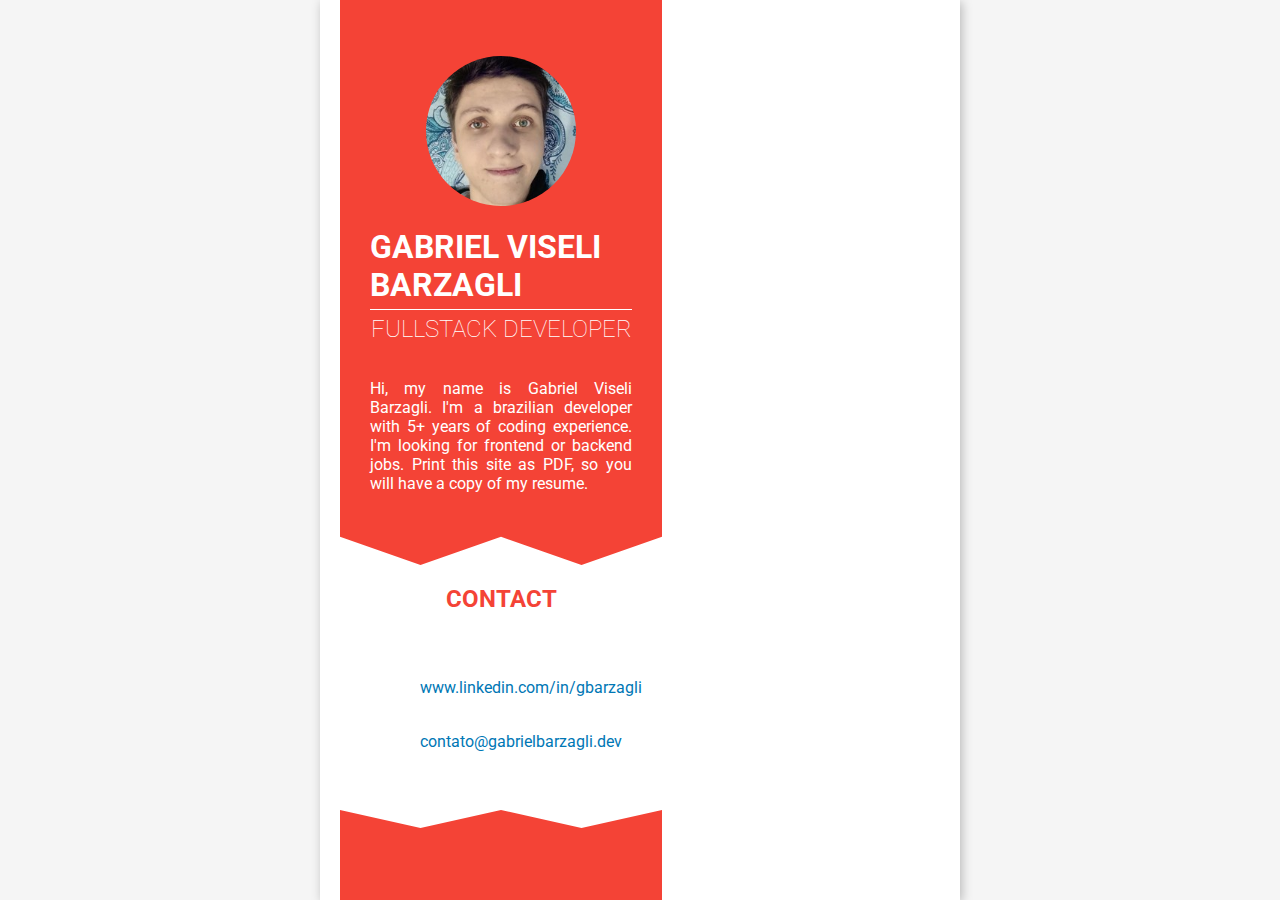
==== newversion/index.html @ df54a797 "new version" ====
<!DOCTYPE html>
<html lang="en">
<head>
    <meta charset="UTF-8">
    <meta name="viewport" content="width=device-width, initial-scale=1.0">
    <meta http-equiv="X-UA-Compatible" content="ie=edge">
    <title>Gabriel Viseli Barzagli</title>
    <link rel="stylesheet" href="style.css">
    <link rel="stylesheet" 
          href="https://use.fontawesome.com/releases/v5.8.1/css/all.css" 
          integrity="sha384-50oBUHEmvpQ+1lW4y57PTFmhCaXp0ML5d60M1M7uH2+nqUivzIebhndOJK28anvf" 
          crossorigin="anonymous"
    >
</head>
<body>
    <main>
        <section class="left">
            <header>
                <img src="img/me.jpg">
                <h1>Gabriel Viseli Barzagli</h1>
                <h2>Fullstack Developer</h2>
                <p>
                    Hi, my name is Gabriel Viseli Barzagli. I'm a brazilian developer with 5+ years of coding experience.
                    I'm looking for frontend or backend jobs. Print this site as PDF, so you will have a copy of my
                    resume.
                </p>
            </header>
            <section class="contact">
                <h2>Contact</h2>
                <ul>
                    <li>
                        <a href="http://www.linkedin.com/in/gbarzagli" target="_blank">
                            <i class="fab fa-linkedin"></i>
                            <span>
                                www.linkedin.com/in/gbarzagli
                            </span>
                        </a>
                    </li>
                    <li>
                        <a href="mailTo:contato@gabrielbarzagli.dev" target="_blank">
                            <i class="fas fa-envelope"></i>
                            <span>
                                contato@gabrielbarzagli.dev
                            </span>
                        </a>
                    </li>
                </ul>
            </section>
            <footer></footer>
        </section>
        <section class="right"></section>
    </main>
</body>
</html>
---- newversion/style.css ----
@import url("https://fonts.googleapis.com/css?family=Roboto");
html, body {
  width: 100%;
  height: 100%;
  margin: 0;
  padding: 0;
}

body {
  display: -webkit-box;
  display: -ms-flexbox;
  display: flex;
  -webkit-box-orient: vertical;
  -webkit-box-direction: normal;
      -ms-flex-direction: column;
          flex-direction: column;
  background: #f5f5f5;
  font-family: Roboto, sans-serif;
  padding: 0 25% 0 25%;
  width: 50%;
}

body main {
  display: -webkit-box;
  display: -ms-flexbox;
  display: flex;
  -webkit-box-orient: horizontal;
  -webkit-box-direction: normal;
      -ms-flex-direction: row;
          flex-direction: row;
  -webkit-box-flex: 1;
      -ms-flex: 1 0 100%;
          flex: 1 0 100%;
  background: white;
  -webkit-box-shadow: 2px 2px 10px rgba(0, 0, 0, 0.25);
          box-shadow: 2px 2px 10px rgba(0, 0, 0, 0.25);
}

body main section {
  display: -webkit-box;
  display: -ms-flexbox;
  display: flex;
  -webkit-box-orient: vertical;
  -webkit-box-direction: normal;
      -ms-flex-direction: column;
          flex-direction: column;
  padding: 0 20px;
}

body main section.left {
  -webkit-box-flex: 1;
      -ms-flex: 1 0 40%;
          flex: 1 0 40%;
}

body main section.right {
  -webkit-box-flex: 1;
      -ms-flex: 1 1 60%;
          flex: 1 1 60%;
}

body main section header {
  display: -webkit-box;
  display: -ms-flexbox;
  display: flex;
  -webkit-box-orient: vertical;
  -webkit-box-direction: normal;
      -ms-flex-direction: column;
          flex-direction: column;
  -webkit-box-pack: center;
      -ms-flex-pack: center;
          justify-content: center;
  -webkit-box-align: center;
      -ms-flex-align: center;
          align-items: center;
  padding: 50px 30px;
  -webkit-box-flex: 1;
      -ms-flex: 1 1 content;
          flex: 1 1 content;
  background: #f44336;
  color: white;
  -webkit-clip-path: polygon(100% 0, 0 0, 0 95%, 25% 100%, 50% 95%, 75% 100%, 100% 95%);
          clip-path: polygon(100% 0, 0 0, 0 95%, 25% 100%, 50% 95%, 75% 100%, 100% 95%);
}

body main section header img {
  border-radius: 50%;
  width: 150px;
  height: 150px;
}

body main section header h1 {
  margin-bottom: 0;
  padding-bottom: 5px;
  border-bottom: 1px solid white;
  text-transform: uppercase;
}

body main section header h2 {
  margin-top: 5px;
  font-weight: 100;
  text-transform: uppercase;
}

body main section header p {
  text-align: justify;
}

body main section .contact {
  display: -webkit-box;
  display: -ms-flexbox;
  display: flex;
  -webkit-box-flex: 1;
      -ms-flex: 1 1 auto;
          flex: 1 1 auto;
}

body main section .contact h2 {
  color: #f44336;
  text-align: center;
  text-transform: uppercase;
}

body main section .contact ul {
  list-style: none;
}

body main section .contact ul li {
  margin: 10% 0;
}

body main section .contact ul li a {
  display: -webkit-box;
  display: -ms-flexbox;
  display: flex;
  text-decoration: none;
  color: #0077B5;
}

body main section .contact ul li a span {
  display: -webkit-box;
  display: -ms-flexbox;
  display: flex;
  line-height: 30px;
}

body main section .contact ul li a i {
  font-size: 30px;
  margin: 0 10px;
}

body main section footer {
  -webkit-box-flex: 0;
      -ms-flex: 0 0 10%;
          flex: 0 0 10%;
  background: #f44336;
  -webkit-clip-path: polygon(0 100%, 0 0, 25% 20%, 50% 0, 75% 20%, 100% 0, 100% 100%);
          clip-path: polygon(0 100%, 0 0, 25% 20%, 50% 0, 75% 20%, 100% 0, 100% 100%);
}
/*# sourceMappingURL=style.css.map */
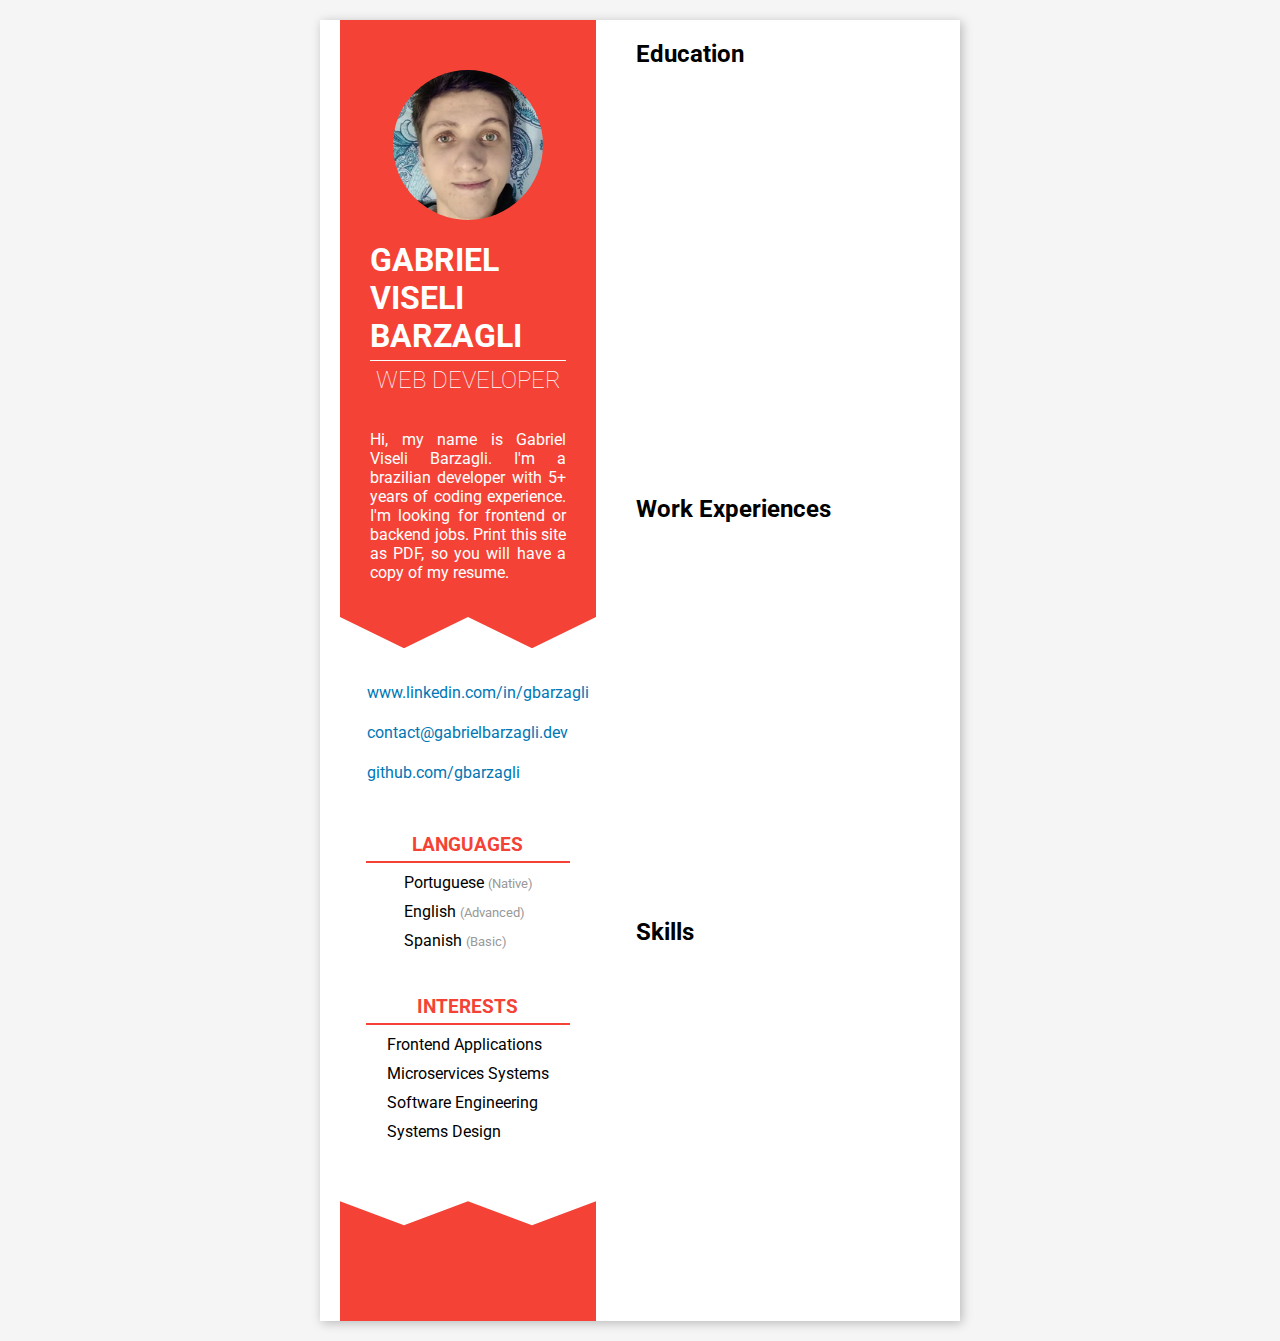
==== commit f66894b0: "left section implementation" ====
--- a/newversion/index.html
+++ b/newversion/index.html
@@ -18,15 +18,14 @@
             <header>
                 <img src="img/me.jpg">
                 <h1>Gabriel Viseli Barzagli</h1>
-                <h2>Fullstack Developer</h2>
+                <h2>Web Developer</h2>
                 <p>
                     Hi, my name is Gabriel Viseli Barzagli. I'm a brazilian developer with 5+ years of coding experience.
                     I'm looking for frontend or backend jobs. Print this site as PDF, so you will have a copy of my
                     resume.
                 </p>
             </header>
-            <section class="contact">
-                <h2>Contact</h2>
+            <section class="infos">
                 <ul>
                     <li>
                         <a href="http://www.linkedin.com/in/gbarzagli" target="_blank">
@@ -40,15 +39,47 @@
                         <a href="mailTo:contato@gabrielbarzagli.dev" target="_blank">
                             <i class="fas fa-envelope"></i>
                             <span>
-                                contato@gabrielbarzagli.dev
+                                contact@gabrielbarzagli.dev
+                            </span>
+                        </a>
+                    </li>
+                    <li>
+                        <a href="http://github.com/gbarzagli" target="_blank">
+                            <i class="fab fa-github"></i>
+                            <span>
+                                github.com/gbarzagli
                             </span>
                         </a>
                     </li>
                 </ul>
+                <h2>Languages</h2>
+                <ul>
+                    <li>Portuguese <small>(Native)</small></li>
+                    <li>English <small>(Advanced)</small></li>
+                    <li>Spanish <small>(Basic)</small></li>
+                </ul>
+                <h2>Interests</h2>
+                <ul>
+                    <li>Frontend Applications</li>
+                    <li>Microservices Systems</li>
+                    <li>Software Engineering</li>
+                    <li>Systems Design</li>
+                </ul>
             </section>
             <footer></footer>
         </section>
-        <section class="right"></section>
+        <section class="right">
+            <section class="education">
+                <h2>Education</h2>
+                <ul></ul>
+            </section>
+            <section class="work-experiences">
+                <h2>Work Experiences</h2>
+            </section>
+            <section class="skills">
+                <h2>Skills</h2>
+            </section>
+        </section>
     </main>
 </body>
 </html>--- a/newversion/style.css
+++ b/newversion/style.css
@@ -1,9 +1,16 @@
 @import url("https://fonts.googleapis.com/css?family=Roboto");
 html, body {
-  width: 100%;
-  height: 100%;
+  display: -webkit-box;
+  display: -ms-flexbox;
+  display: flex;
+  -webkit-box-orient: vertical;
+  -webkit-box-direction: normal;
+      -ms-flex-direction: column;
+          flex-direction: column;
   margin: 0;
   padding: 0;
+  width: 100%;
+  min-height: 100vh;
 }
 
 body {
@@ -16,11 +23,14 @@
           flex-direction: column;
   background: #f5f5f5;
   font-family: Roboto, sans-serif;
-  padding: 0 25% 0 25%;
+  padding: 20px 25% 20px 25%;
   width: 50%;
 }
 
 body main {
+  -webkit-box-flex: 1;
+      -ms-flex: 1 0 auto;
+          flex: 1 0 auto;
   display: -webkit-box;
   display: -ms-flexbox;
   display: flex;
@@ -28,9 +38,6 @@
   -webkit-box-direction: normal;
       -ms-flex-direction: row;
           flex-direction: row;
-  -webkit-box-flex: 1;
-      -ms-flex: 1 0 100%;
-          flex: 1 0 100%;
   background: white;
   -webkit-box-shadow: 2px 2px 10px rgba(0, 0, 0, 0.25);
           box-shadow: 2px 2px 10px rgba(0, 0, 0, 0.25);
@@ -48,18 +55,14 @@
 }
 
 body main section.left {
+  min-height: 100%;
   -webkit-box-flex: 1;
       -ms-flex: 1 0 40%;
           flex: 1 0 40%;
+  padding-right: 0;
 }
 
-body main section.right {
-  -webkit-box-flex: 1;
-      -ms-flex: 1 1 60%;
-          flex: 1 1 60%;
-}
-
-body main section header {
+body main section.left header {
   display: -webkit-box;
   display: -ms-flexbox;
   display: flex;
@@ -74,62 +77,68 @@
       -ms-flex-align: center;
           align-items: center;
   padding: 50px 30px;
-  -webkit-box-flex: 1;
-      -ms-flex: 1 1 content;
-          flex: 1 1 content;
+  -webkit-box-flex: 0;
+      -ms-flex: 0 0 auto;
+          flex: 0 0 auto;
   background: #f44336;
   color: white;
   -webkit-clip-path: polygon(100% 0, 0 0, 0 95%, 25% 100%, 50% 95%, 75% 100%, 100% 95%);
           clip-path: polygon(100% 0, 0 0, 0 95%, 25% 100%, 50% 95%, 75% 100%, 100% 95%);
 }
 
-body main section header img {
+body main section.left header img {
   border-radius: 50%;
   width: 150px;
   height: 150px;
 }
 
-body main section header h1 {
+body main section.left header h1 {
   margin-bottom: 0;
   padding-bottom: 5px;
   border-bottom: 1px solid white;
   text-transform: uppercase;
 }
 
-body main section header h2 {
+body main section.left header h2 {
   margin-top: 5px;
   font-weight: 100;
   text-transform: uppercase;
 }
 
-body main section header p {
+body main section.left header p {
   text-align: justify;
 }
 
-body main section .contact {
-  display: -webkit-box;
-  display: -ms-flexbox;
-  display: flex;
+body main section.left .infos {
   -webkit-box-flex: 1;
-      -ms-flex: 1 1 auto;
-          flex: 1 1 auto;
+      -ms-flex: 1 0 auto;
+          flex: 1 0 auto;
+  padding: 20px 0;
 }
 
-body main section .contact h2 {
+body main section.left .infos h2 {
+  width: 80%;
+  font-size: 1.2em;
   color: #f44336;
   text-align: center;
   text-transform: uppercase;
+  margin: 0 auto;
+  padding: 5px 0;
+  border-bottom: 2px solid #f44336;
 }
 
-body main section .contact ul {
+body main section.left .infos ul {
   list-style: none;
+  margin: 0 auto;
+  margin-bottom: 30px;
+  padding: 0;
 }
 
-body main section .contact ul li {
-  margin: 10% 0;
+body main section.left .infos ul li {
+  margin: 10px 0;
 }
 
-body main section .contact ul li a {
+body main section.left .infos ul li a {
   display: -webkit-box;
   display: -ms-flexbox;
   display: flex;
@@ -137,24 +146,52 @@
   color: #0077B5;
 }
 
-body main section .contact ul li a span {
+body main section.left .infos ul li a span {
   display: -webkit-box;
   display: -ms-flexbox;
   display: flex;
   line-height: 30px;
 }
 
-body main section .contact ul li a i {
+body main section.left .infos ul li a i {
   font-size: 30px;
   margin: 0 10px;
 }
 
-body main section footer {
+body main section.left .infos ul li small {
+  color: #999999;
+}
+
+body main section.left footer {
   -webkit-box-flex: 0;
-      -ms-flex: 0 0 10%;
-          flex: 0 0 10%;
+      -ms-flex: 0 0 120px;
+          flex: 0 0 120px;
   background: #f44336;
   -webkit-clip-path: polygon(0 100%, 0 0, 25% 20%, 50% 0, 75% 20%, 100% 0, 100% 100%);
           clip-path: polygon(0 100%, 0 0, 25% 20%, 50% 0, 75% 20%, 100% 0, 100% 100%);
 }
+
+body main section.right {
+  -webkit-box-flex: 1;
+      -ms-flex: 1 1 60%;
+          flex: 1 1 60%;
+}
+
+body main section.right .education {
+  -webkit-box-flex: 1;
+      -ms-flex: 1 0 auto;
+          flex: 1 0 auto;
+}
+
+body main section.right .work-experiences {
+  -webkit-box-flex: 1;
+      -ms-flex: 1 0 auto;
+          flex: 1 0 auto;
+}
+
+body main section.right .skills {
+  -webkit-box-flex: 1;
+      -ms-flex: 1 0 auto;
+          flex: 1 0 auto;
+}
 /*# sourceMappingURL=style.css.map */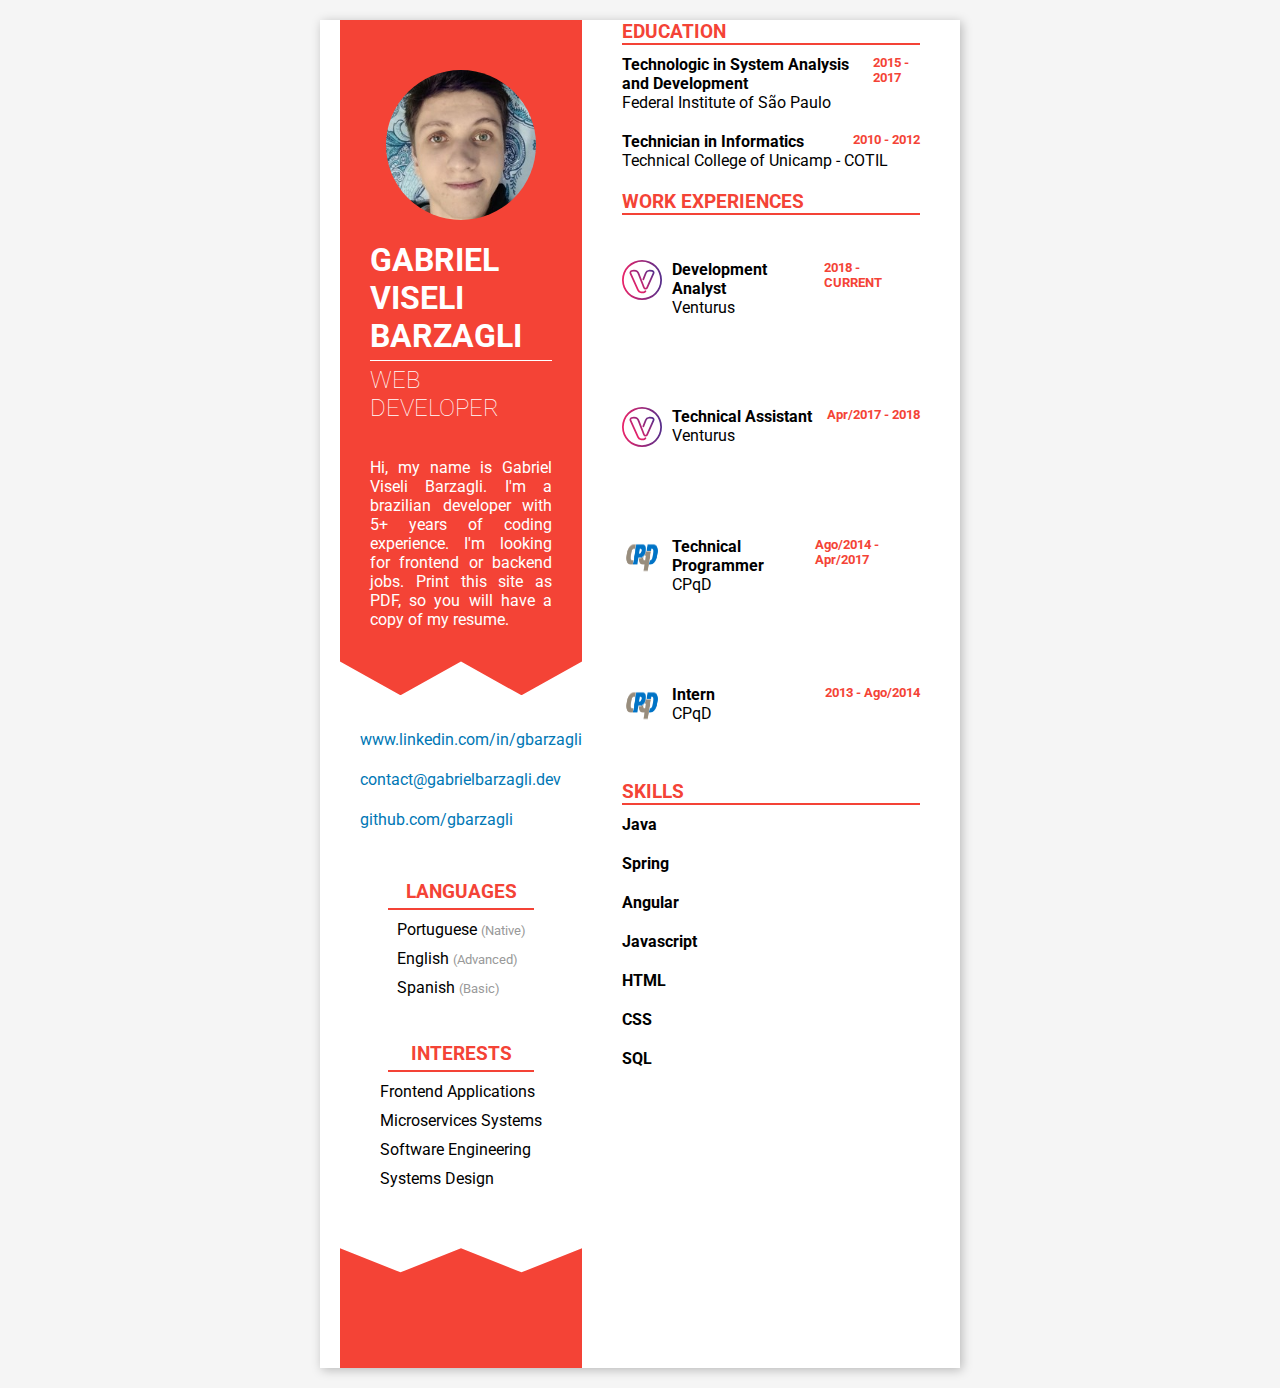
==== commit 62afc830: "Skills, education and work experiences" ====
--- a/newversion/index.html
+++ b/newversion/index.html
@@ -36,7 +36,7 @@
                         </a>
                     </li>
                     <li>
-                        <a href="mailTo:contato@gabrielbarzagli.dev" target="_blank">
+                        <a href="mailTo:contact@gabrielbarzagli.dev" target="_blank">
                             <i class="fas fa-envelope"></i>
                             <span>
                                 contact@gabrielbarzagli.dev
@@ -71,13 +71,194 @@
         <section class="right">
             <section class="education">
                 <h2>Education</h2>
-                <ul></ul>
+                <ul>
+                    <li>
+                        <label>
+                            <b>
+                                <span>Technologic in System Analysis and Development</span>
+                                <small class="date">2015 - 2017</small>
+                            </b>
+                            <div>
+                                Federal Institute of São Paulo
+                            </div>
+                        </label>
+                    </li>
+                    <li>
+                        <label>
+                            <b>
+                                <span>Technician in Informatics</span>
+                                <small class="date">2010 - 2012</small>
+                            </b>
+                            <div>
+                                Technical College of Unicamp - COTIL
+                            </div>
+                        </label>
+                    </li>
+                </ul>
             </section>
             <section class="work-experiences">
                 <h2>Work Experiences</h2>
+                <ul>
+                    <li>
+                        <img src="img/vnt-symbol.svg">
+                        <label>
+                            <b>
+                                <span>Development Analyst</span>
+                                <small class="date">2018 - CURRENT</small>
+                            </b>
+                            <div>
+                                Venturus
+                            </div>
+                        </label>
+                    </li>
+                    <li>
+                        <img src="img/vnt-symbol.svg">
+                        <label>
+                            <b>
+                                <span>Technical Assistant</span>
+                                <small class="date">Apr/2017 - 2018</small>
+                            </b>
+                            <div>
+                                Venturus
+                            </div>
+                        </label>
+                    </li>
+                    <li>
+                        <img src="img/cpqd.png">
+                        <label>
+                            <b>
+                                <span>Technical Programmer</span>
+                                <small class="date">Ago/2014 - Apr/2017</small>
+                            </b>
+                            <div>
+                                CPqD
+                            </div>
+                        </label>
+                    </li>
+                    <li>
+                        <img src="img/cpqd.png">
+                        <label>
+                            <b>
+                                <span>Intern</span>
+                                <small class="date">2013 - Ago/2014</small>
+                            </b>
+                            <div>
+                                CPqD
+                            </div>
+                        </label>
+                    </li>
+                </ul>
             </section>
             <section class="skills">
                 <h2>Skills</h2>
+                <ul>
+                    <li>
+                        <b>Java</b>
+                        <div>
+                            <i class="fas fa-star"></i>
+                            <i class="fas fa-star"></i>
+                            <i class="fas fa-star"></i>
+                            <i class="fas fa-star"></i>
+                            <i class="fas fa-star"></i>
+                            <i class="fas fa-star"></i>
+                            <i class="fas fa-star"></i>
+                            <i class="fas fa-star"></i>
+                            <i class="fas fa-star"></i>
+                            <i class="far fa-star"></i>
+                        </div>
+                    </li>
+                    <li>
+                        <b>Spring</b>
+                        <div>
+                            <i class="fas fa-star"></i>
+                            <i class="fas fa-star"></i>
+                            <i class="fas fa-star"></i>
+                            <i class="fas fa-star"></i>
+                            <i class="fas fa-star"></i>
+                            <i class="fas fa-star"></i>
+                            <i class="fas fa-star"></i>
+                            <i class="fas fa-star"></i>
+                            <i class="fas fa-star-half-alt"></i>
+                            <i class="far fa-star"></i>
+                        </div>
+                    </li>
+                    <li>
+                        <b>Angular</b>
+                        <div>
+                            <i class="fas fa-star"></i>
+                            <i class="fas fa-star"></i>
+                            <i class="fas fa-star"></i>
+                            <i class="fas fa-star"></i>
+                            <i class="fas fa-star"></i>
+                            <i class="fas fa-star"></i>
+                            <i class="fas fa-star"></i>
+                            <i class="fas fa-star"></i>
+                            <i class="fas fa-star"></i>
+                            <i class="far fa-star"></i>
+                        </div>
+                    </li>
+                    <li>
+                        <b>Javascript</b>
+                        <div>
+                            <i class="fas fa-star"></i>
+                            <i class="fas fa-star"></i>
+                            <i class="fas fa-star"></i>
+                            <i class="fas fa-star"></i>
+                            <i class="fas fa-star"></i>
+                            <i class="fas fa-star"></i>
+                            <i class="fas fa-star"></i>
+                            <i class="fas fa-star"></i>
+                            <i class="fas fa-star-half-alt"></i>
+                            <i class="far fa-star"></i>
+                        </div>
+                    </li>
+                    <li>
+                        <b>HTML</b>
+                        <div>
+                            <i class="fas fa-star"></i>
+                            <i class="fas fa-star"></i>
+                            <i class="fas fa-star"></i>
+                            <i class="fas fa-star"></i>
+                            <i class="fas fa-star"></i>
+                            <i class="fas fa-star"></i>
+                            <i class="fas fa-star"></i>
+                            <i class="fas fa-star"></i>
+                            <i class="fas fa-star"></i>
+                            <i class="far fa-star"></i>
+                        </div>
+                    </li>
+                    <li>
+                        <b>CSS</b>
+                        <div>
+                            <i class="fas fa-star"></i>
+                            <i class="fas fa-star"></i>
+                            <i class="fas fa-star"></i>
+                            <i class="fas fa-star"></i>
+                            <i class="fas fa-star"></i>
+                            <i class="fas fa-star"></i>
+                            <i class="fas fa-star"></i>
+                            <i class="fas fa-star"></i>
+                            <i class="fas fa-star"></i>
+                            <i class="far fa-star"></i>
+                        </div>
+                    </li>
+                    <li>
+                        <b>SQL</b>
+                        <div>
+                            <i class="fas fa-star"></i>
+                            <i class="fas fa-star"></i>
+                            <i class="fas fa-star"></i>
+                            <i class="fas fa-star"></i>
+                            <i class="fas fa-star"></i>
+                            <i class="fas fa-star"></i>
+                            <i class="fas fa-star"></i>
+                            <i class="far fa-star"></i>
+                            <i class="far fa-star"></i>
+                            <i class="far fa-star"></i>
+                        </div>
+                    </li>
+                    
+                </ul>
             </section>
         </section>
     </main>
--- a/newversion/style.css
+++ b/newversion/style.css
@@ -57,8 +57,8 @@
 body main section.left {
   min-height: 100%;
   -webkit-box-flex: 1;
-      -ms-flex: 1 0 40%;
-          flex: 1 0 40%;
+      -ms-flex: 1 1 40%;
+          flex: 1 1 40%;
   padding-right: 0;
 }
 
@@ -117,7 +117,7 @@
 }
 
 body main section.left .infos h2 {
-  width: 80%;
+  width: 60%;
   font-size: 1.2em;
   color: #f44336;
   text-align: center;
@@ -177,21 +177,125 @@
           flex: 1 1 60%;
 }
 
+body main section.right h2 {
+  font-size: 1.2em;
+  color: #f44336;
+  text-transform: uppercase;
+  margin: 0;
+  margin-bottom: 10px;
+  border-bottom: 2px solid #f44336;
+}
+
+body main section.right ul {
+  margin: 0;
+  padding: 0;
+  list-style: none;
+}
+
+body main section.right ul li {
+  display: -webkit-box;
+  display: -ms-flexbox;
+  display: flex;
+  margin-bottom: 20px;
+}
+
+body main section.right ul li img {
+  -webkit-box-flex: 0;
+      -ms-flex: 0 0 40px;
+          flex: 0 0 40px;
+  width: 40px;
+  height: 40px;
+  margin-right: 10px;
+}
+
+body main section.right ul li label {
+  -webkit-box-flex: 1;
+      -ms-flex: 1 1 auto;
+          flex: 1 1 auto;
+  display: -webkit-box;
+  display: -ms-flexbox;
+  display: flex;
+  -webkit-box-orient: vertical;
+  -webkit-box-direction: normal;
+      -ms-flex-direction: column;
+          flex-direction: column;
+}
+
+body main section.right ul li label b {
+  display: -webkit-box;
+  display: -ms-flexbox;
+  display: flex;
+  -webkit-box-pack: justify;
+      -ms-flex-pack: justify;
+          justify-content: space-between;
+  margin: 0;
+}
+
+body main section.right ul li label b .date {
+  color: #f44336;
+}
+
 body main section.right .education {
+  -webkit-box-flex: 0;
+      -ms-flex: 0 0 auto;
+          flex: 0 0 auto;
+}
+
+body main section.right .work-experiences {
   -webkit-box-flex: 1;
       -ms-flex: 1 0 auto;
           flex: 1 0 auto;
-}
-
-body main section.right .work-experiences {
+  display: -webkit-box;
+  display: -ms-flexbox;
+  display: flex;
+  -webkit-box-orient: vertical;
+  -webkit-box-direction: normal;
+      -ms-flex-direction: column;
+          flex-direction: column;
+}
+
+body main section.right .work-experiences ul {
   -webkit-box-flex: 1;
       -ms-flex: 1 0 auto;
           flex: 1 0 auto;
+  display: -webkit-box;
+  display: -ms-flexbox;
+  display: flex;
+  -webkit-box-orient: vertical;
+  -webkit-box-direction: normal;
+      -ms-flex-direction: column;
+          flex-direction: column;
+  -ms-flex-pack: distribute;
+      justify-content: space-around;
 }
 
 body main section.right .skills {
   -webkit-box-flex: 1;
-      -ms-flex: 1 0 auto;
-          flex: 1 0 auto;
+      -ms-flex: 1 0 content;
+          flex: 1 0 content;
+}
+
+body main section.right .skills li {
+  display: -webkit-box;
+  display: -ms-flexbox;
+  display: flex;
+  -webkit-box-orient: vertical;
+  -webkit-box-direction: normal;
+      -ms-flex-direction: column;
+          flex-direction: column;
+  margin-bottom: 20px;
+}
+
+body main section.right .skills li div {
+  display: -webkit-box;
+  display: -ms-flexbox;
+  display: flex;
+  -webkit-box-pack: justify;
+      -ms-flex-pack: justify;
+          justify-content: space-between;
+}
+
+body main section.right .skills li div i {
+  color: #ffc107;
 }
 /*# sourceMappingURL=style.css.map */